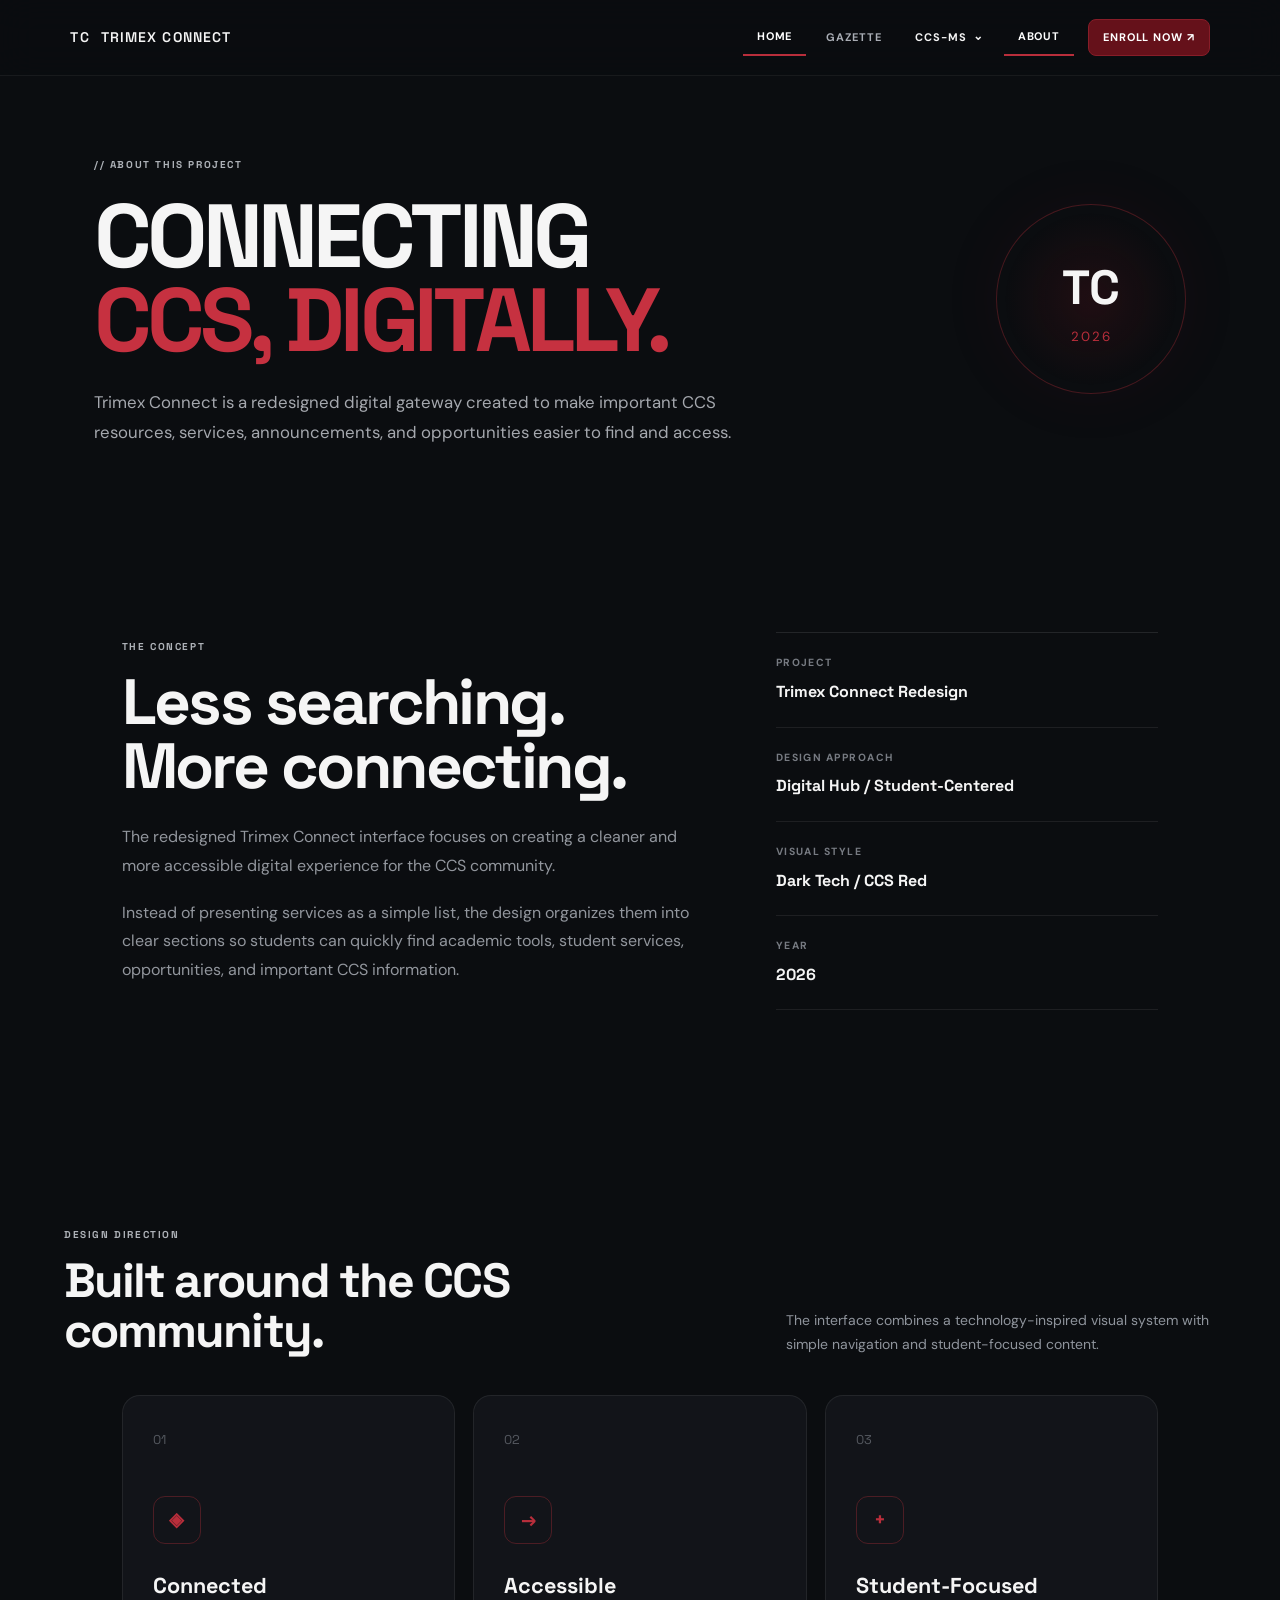
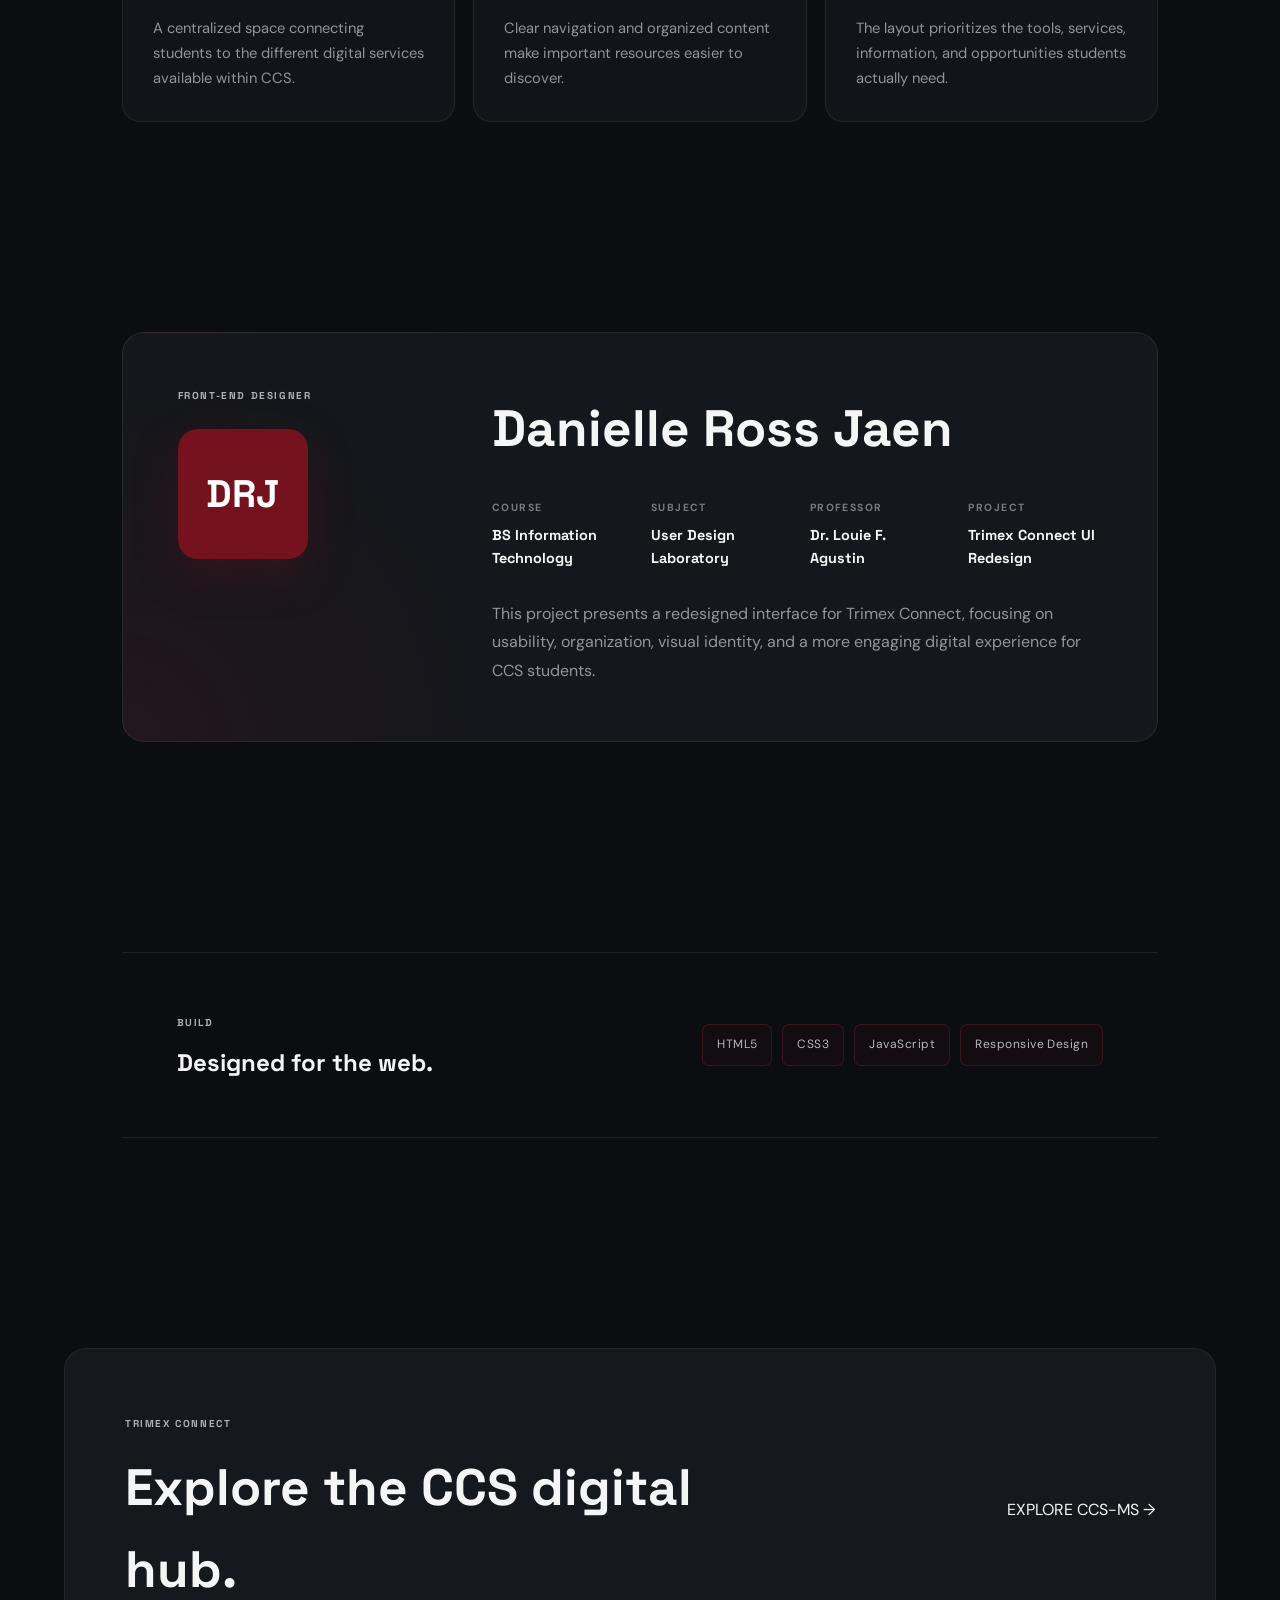
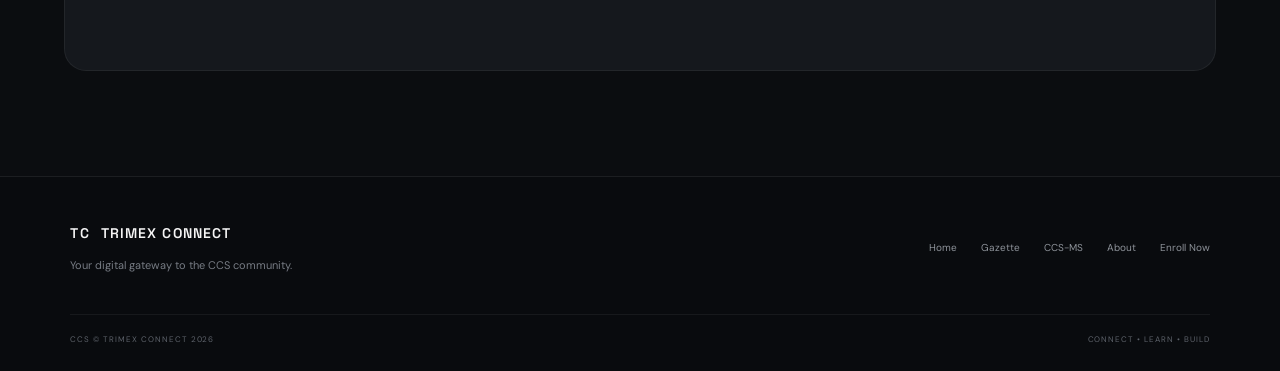
==== about.html @ 9cf64a43 "Add files via upload" ====
<!DOCTYPE html>
<html lang="en">
<head>
    <meta charset="UTF-8">
    <meta name="viewport" content="width=device-width, initial-scale=1.0">

    <title>About | Trimex Connect</title>

    <link rel="preconnect" href="https://fonts.googleapis.com">
    <link rel="preconnect" href="https://fonts.gstatic.com" crossorigin>

    <link href="https://fonts.googleapis.com/css2?family=DM+Sans:wght@400;500;600;700&family=Space+Grotesk:wght@500;600;700&display=swap" rel="stylesheet">

    <link rel="stylesheet" href="style.css">
</head>

<body>

    <div class="tech-background"></div>

    <!-- NAVBAR -->
    <header class="navbar">

        <a href="index.html" class="logo">
            <span class="logo-mark">TC</span>
            <span>TRIMEX CONNECT</span>
        </a>

         <nav class="navigation" id="navigation">

            <a href="index.html" class="active">
                HOME
            </a>

            <a href="gazette.html">
                GAZETTE
            </a>

            <div class="nav-dropdown">
    <button class="nav-dropdown-toggle" type="button">
        CCS-MS
        <span class="dropdown-arrow">⌄</span>
    </button>

    <div class="nav-dropdown-menu">
        <a href="ccs-ms.html#research-management">
            Research Management System
        </a>

        <a href="ccs-ms.html#research-manual">
            Research Manual
        </a>

        <a href="ccs-ms.html#data-science">
            Data Science Platform
        </a>

        <a href="ccs-ms.html#online-compiler">
            CCS Online Compiler
        </a>

        <a href="ccs-ms.html#lms-management">
            CCS LMS Management
        </a>

        <a href="ccs-ms.html#ccs-voting">
            CCS ACTS Voting System
        </a>

        <a href="ccs-ms.html#acse-voting">
            CCS ACSE Voting System
        </a>

        <a href="ccs-ms.html#pageant-management">
            CCS Pageant Management System
        </a>

        <a href="ccs-ms.html#cybersecurity-arena">
            Cybersecurity Arena
        </a>

        <a href="ccs-ms.html#cyber-range">
            Educational Cyber Range
        </a>

        <a href="ccs-ms.html#network-training">
            Network Cybersecurity Training Lab
        </a>
    </div>
</div>

            <a href="about.html">
                ABOUT
            </a>

            <a href="enroll.html" class="enroll-button">
                ENROLL NOW <span>↗</span>
            </a>

        </nav>
        <button class="menu-button" id="menuButton">
            ☰
        </button>

    </header>


    <main>

        <!-- ABOUT HERO -->
        <section class="about-hero">

            <div class="about-hero-content">

                <span class="eyebrow">
                    // ABOUT THIS PROJECT
                </span>

                <h1>
                    CONNECTING<br>
                    <span>CCS, DIGITALLY.</span>
                </h1>

                <p>
                    Trimex Connect is a redesigned digital gateway
                    created to make important CCS resources,
                    services, announcements, and opportunities
                    easier to find and access.
                </p>

            </div>

            <div class="about-mark">
                <span>TC</span>
                <small>2026</small>
            </div>

        </section>


        <!-- PROJECT INFO -->
        <section class="section">

            <div class="about-grid">

                <div class="about-intro">

                    <span class="eyebrow">
                        THE CONCEPT
                    </span>

                    <h2>
                        Less searching.<br>
                        More connecting.
                    </h2>

                    <p>
                        The redesigned Trimex Connect interface focuses
                        on creating a cleaner and more accessible digital
                        experience for the CCS community.
                    </p>

                    <p>
                        Instead of presenting services as a simple list,
                        the design organizes them into clear sections
                        so students can quickly find academic tools,
                        student services, opportunities, and important
                        CCS information.
                    </p>

                </div>


                <div class="about-details">

                    <div class="detail-row">
                        <span>PROJECT</span>
                        <strong>Trimex Connect Redesign</strong>
                    </div>

                    <div class="detail-row">
                        <span>DESIGN APPROACH</span>
                        <strong>Digital Hub / Student-Centered</strong>
                    </div>

                    <div class="detail-row">
                        <span>VISUAL STYLE</span>
                        <strong>Dark Tech / CCS Red</strong>
                    </div>

                    <div class="detail-row">
                        <span>YEAR</span>
                        <strong>2026</strong>
                    </div>

                </div>

            </div>

        </section>


        <!-- DESIGN DIRECTION -->
        <section class="section">

            <div class="section-heading">

                <div>
                    <span class="eyebrow">
                        DESIGN DIRECTION
                    </span>

                    <h2>
                        Built around the CCS community.
                    </h2>
                </div>

                <p>
                    The interface combines a technology-inspired
                    visual system with simple navigation and
                    student-focused content.
                </p>

            </div>


            <div class="design-grid">

                <article class="design-card">

                    <span class="design-number">01</span>

                    <div class="design-icon">
                        ◈
                    </div>

                    <h3>
                        Connected
                    </h3>

                    <p>
                        A centralized space connecting students
                        to the different digital services available
                        within CCS.
                    </p>

                </article>


                <article class="design-card">

                    <span class="design-number">02</span>

                    <div class="design-icon">
                        →
                    </div>

                    <h3>
                        Accessible
                    </h3>

                    <p>
                        Clear navigation and organized content make
                        important resources easier to discover.
                    </p>

                </article>


                <article class="design-card">

                    <span class="design-number">03</span>

                    <div class="design-icon">
                        +
                    </div>

                    <h3>
                        Student-Focused
                    </h3>

                    <p>
                        The layout prioritizes the tools, services,
                        information, and opportunities students
                        actually need.
                    </p>

                </article>

            </div>

        </section>


        <!-- DESIGNER INFORMATION -->
        <section class="section designer-section">

            <div class="designer-panel">

                <div class="designer-label">

                    <span class="eyebrow">
                        FRONT-END DESIGNER
                    </span>

                    <div class="designer-initial">
                        DRJ
                    </div>

                </div>


                <div class="designer-info">

                    <h2>
                        Danielle Ross Jaen
                    </h2>

                    <div class="designer-meta">

                        <div>
                            <span>COURSE</span>
                            <strong>BS Information Technology</strong>
                        </div>

                        <div>
                            <span>SUBJECT</span>
                            <strong>User Design Laboratory</strong>
                        </div>
                        <div>
                            <span>PROFESSOR</span>
                            <strong>Dr. Louie F. Agustin</strong>
                        </div>

                        <div>
                            <span>PROJECT</span>
                            <strong>Trimex Connect UI Redesign</strong>
                        </div>

                    </div>

                    <p>
                        This project presents a redesigned interface
                        for Trimex Connect, focusing on usability,
                        organization, visual identity, and a more
                        engaging digital experience for CCS students.
                    </p>

                </div>

            </div>

        </section>


        <!-- TECH STACK -->
        <section class="section">

            <div class="tech-stack">

                <div>
                    <span class="eyebrow">
                        BUILD
                    </span>

                    <h2>
                        Designed for the web.
                    </h2>
                </div>

                <div class="tech-list">

                    <span>HTML5</span>
                    <span>CSS3</span>
                    <span>JavaScript</span>
                    <span>Responsive Design</span>

                </div>

            </div>

        </section>


        <!-- CTA -->
        <section class="section">

            <div class="bottom-cta">

                <div>

                    <span class="eyebrow">
                        TRIMEX CONNECT
                    </span>

                    <h2>
                        Explore the CCS digital hub.
                    </h2>

                </div>

                <a href="ccs-ms.html" class="btn btn-primary">
                    EXPLORE CCS-MS →
                </a>

            </div>

        </section>

    </main>


    <!-- FOOTER -->
    <footer class="footer">

        <div class="footer-main">

            <div>

                <a href="index.html" class="logo">
                    <span class="logo-mark">TC</span>
                    <span>TRIMEX CONNECT</span>
                </a>

                <p>
                    Your digital gateway to the
                    CCS community.
                </p>

            </div>

            <div class="footer-links">

                <a href="index.html">Home</a>
                <a href="gazette.html">Gazette</a>
                <a href="ccs-ms.html">CCS-MS</a>
                <a href="about.html">About</a>
                <a href="enroll.html">Enroll Now</a>

            </div>

        </div>

        <div class="footer-bottom">

            <span>
                CCS © TRIMEX CONNECT 2026
            </span>

            <span>
                CONNECT • LEARN • BUILD
            </span>

        </div>

    </footer>


    <script src="johnson.js"></script>

</body>
</html>
---- style.css ----
/* =========================================================
   TRIMEX CONNECT — CLEAN MASTER STYLESHEET
   Replaces the previous appended/duplicate CSS.
   ========================================================= */

/* -------------------------
   RESET + VARIABLES
------------------------- */
:root {
    --bg: #0b0d10;
    --surface: #14171c;
    --surface-2: #111419;
    --surface-3: #17191f;
    --red-dark: #65111a;
    --red: #74131d;
    --red-bright: #b82e3b;
    --red-light: #c63140;
    --text: #f5f5f5;
    --muted: #a5a8ae;
    --muted-2: #90949b;
    --line: rgba(255,255,255,.08);
    --line-soft: rgba(255,255,255,.06);
    --radius: 18px;
}

* {
    margin: 0;
    padding: 0;
    box-sizing: border-box;
}

html {
    scroll-behavior: smooth;
}

body {
    min-height: 100vh;
    overflow-x: hidden;
    background: var(--bg);
    color: var(--text);
    font-family: "DM Sans", sans-serif;
    line-height: 1.6;
}

a {
    color: inherit;
    text-decoration: none;
}

button,
input,
textarea,
select {
    font: inherit;
}

button {
    cursor: pointer;
}

img,
video {
    max-width: 100%;
}

::selection {
    color: #fff;
    background: var(--red-bright);
}

/* -------------------------
   GLOBAL TECH BACKGROUND
------------------------- */
.tech-background {
    position: fixed;
    inset: 0;
    z-index: -1;
    overflow: hidden;
    pointer-events: none;
    background: var(--bg);
}

.grid {
    position: absolute;
    inset: 0;
    background-image:
        linear-gradient(rgba(255,255,255,.025) 1px, transparent 1px),
        linear-gradient(90deg, rgba(255,255,255,.025) 1px, transparent 1px);
    background-size: 65px 65px;
}

.glow {
    position: absolute;
    border-radius: 50%;
    filter: blur(100px);
    opacity: .14;
}

.glow-one {
    top: -150px;
    right: -150px;
    width: 450px;
    height: 450px;
    background: #9b1d2b;
}

.glow-two {
    bottom: -180px;
    left: -180px;
    width: 400px;
    height: 400px;
    background: #65101a;
}

/* -------------------------
   NAVBAR
------------------------- */
.navbar {
    position: fixed;
    top: 0;
    left: 0;
    right: 0;
    z-index: 100;
    height: 76px;
    display: flex;
    align-items: center;
    justify-content: space-between;
    padding: 0 5.5%;
    background: rgba(11,13,16,.72);
    border-bottom: 1px solid rgba(255,255,255,.06);
    backdrop-filter: blur(18px);
    transition: .3s ease;
}

.navbar.scrolled {
    background: rgba(11,13,16,.96);
    box-shadow: 0 15px 40px rgba(0,0,0,.25);
}

.logo {
    display: flex;
    align-items: center;
    gap: 11px;
    font-family: "Space Grotesk", sans-serif;
    font-size: 14px;
    font-weight: 600;
    letter-spacing: .08em;
}

.logo strong {
    color: #d43a48;
}

.logo-box {
    width: 35px;
    height: 35px;
    display: grid;
    place-items: center;
    border: 1px solid rgba(255,255,255,.2);
    border-radius: 9px;
    background: #70131d;
    font-size: 11px;
}

.navigation {
    display: flex;
    align-items: center;
    gap: 6px;
}

.navigation > a,
.nav-dropdown-toggle {
    padding: 9px 14px;
    color: #a9adb4;
    font-size: 11px;
    font-weight: 700;
    letter-spacing: .08em;
    transition: .2s ease;
}

.navigation > a:hover,
.nav-dropdown-toggle:hover {
    color: #fff;
}

.navigation > a.active,
.nav-dropdown-toggle.active {
    color: #fff;
    border-bottom: 2px solid var(--red-bright);
}

.navigation .enroll-button {
    margin-left: 8px;
    color: #fff;
    background: var(--red-dark);
    border: 1px solid #871d28;
    border-radius: 8px;
}

.navigation .enroll-button:hover {
    background: #861c27;
}

.menu-button {
    display: none;
    padding: 5px;
    border: 0;
    background: transparent;
}

.menu-button span {
    display: block;
    width: 23px;
    height: 2px;
    margin: 5px;
    border-radius: 4px;
    background: #fff;
}

/* -------------------------
   CCS-MS DROPDOWN
------------------------- */
.nav-dropdown {
    position: relative;
}

.nav-dropdown-toggle {
    display: flex;
    align-items: center;
    gap: 6px;
    border: 0;
    background: transparent;
    color: inherit;
}

.dropdown-arrow {
    display: inline-block;
    font-size: .72rem;
    transition: transform .25s ease;
}

.nav-dropdown:hover .dropdown-arrow,
.nav-dropdown.open .dropdown-arrow {
    transform: rotate(180deg);
}

.nav-dropdown-menu {
    position: absolute;
    top: calc(100% + 18px);
    left: 50%;
    z-index: 1000;
    width: 330px;
    max-height: 520px;
    overflow-y: auto;
    display: flex;
    flex-direction: column;
    gap: 2px;
    padding: 10px;
    border: 1px solid var(--line);
    border-radius: 14px;
    background: rgba(20,23,28,.98);
    box-shadow: 0 20px 50px rgba(0,0,0,.45);
    opacity: 0;
    visibility: hidden;
    pointer-events: none;
    transform: translateX(-50%) translateY(-8px);
    transition: opacity .2s ease, transform .2s ease, visibility .2s ease;
}

.nav-dropdown-menu::before {
    content: "";
    position: absolute;
    top: -6px;
    left: 50%;
    width: 12px;
    height: 12px;
    border-top: 1px solid var(--line);
    border-left: 1px solid var(--line);
    background: var(--surface);
    transform: translateX(-50%) rotate(45deg);
}

.nav-dropdown:hover .nav-dropdown-menu,
.nav-dropdown.open .nav-dropdown-menu {
    opacity: 1;
    visibility: visible;
    pointer-events: auto;
    transform: translateX(-50%) translateY(0);
}

.nav-dropdown-menu a {
    display: block;
    padding: 12px 14px;
    border-radius: 8px;
    color: #d7d9dd;
    font-size: .82rem;
    line-height: 1.35;
    transition: background .2s ease, color .2s ease, padding-left .2s ease;
}

.nav-dropdown-menu a:hover,
.nav-dropdown-menu a:focus {
    padding-left: 18px;
    color: #fff;
    background: rgba(184,46,59,.14);
    outline: none;
}

.nav-dropdown-menu::-webkit-scrollbar {
    width: 5px;
}

.nav-dropdown-menu::-webkit-scrollbar-thumb {
    border-radius: 10px;
    background: rgba(184,46,59,.5);
}

/* -------------------------
   SHARED TEXT + BUTTONS
------------------------- */
.eyebrow,
.section-label {
    color: #aeb2b8;
    font-family: "Space Grotesk", sans-serif;
    font-size: 10px;
    font-weight: 700;
    letter-spacing: .16em;
}

.live-dot,
.status-dot {
    display: inline-block;
    width: 7px;
    height: 7px;
    border-radius: 50%;
    background: var(--red-bright);
    box-shadow: 0 0 12px rgba(184,46,59,.8);
}

.live-dot {
    margin-right: 7px;
}

.button {
    display: inline-flex;
    align-items: center;
    justify-content: center;
    gap: 12px;
    padding: 13px 18px;
    border-radius: 8px;
    font-size: 11px;
    font-weight: 800;
    letter-spacing: .08em;
    transition: .25s ease;
}

.primary-button {
    color: #fff;
    background: #76151f;
    border: 1px solid #90212d;
    box-shadow: 0 8px 30px rgba(112,18,29,.2);
}

.primary-button:hover {
    background: #96212e;
    transform: translateY(-2px);
}

.secondary-button {
    color: #e6e7e9;
    background: rgba(255,255,255,.025);
    border: 1px solid rgba(255,255,255,.15);
}

.secondary-button:hover {
    background: rgba(255,255,255,.06);
    transform: translateY(-2px);
}

.section {
    width: min(1180px, 90%);
    margin: auto;
    padding: 105px 0;
}

.section-heading {
    display: flex;
    align-items: flex-end;
    justify-content: space-between;
    gap: 30px;
    margin-bottom: 38px;
}

.section-heading h2 {
    margin-top: 10px;
    font-family: "Space Grotesk", sans-serif;
    font-size: clamp(30px,4vw,48px);
    line-height: 1.05;
    letter-spacing: -.04em;
}

.section-heading > p,
.section-heading p {
    max-width: 430px;
    color: #8f949c;
    font-size: 14px;
    line-height: 1.7;
}

/* -------------------------
   HOME HERO
------------------------- */
.hero {
    width: min(1180px, 90%);
    min-height: 720px;
    margin: auto;
    padding-top: 140px;
    display: grid;
    grid-template-columns: 1.1fr .9fr;
    align-items: center;
    gap: 50px;
}

.hero h1 {
    margin: 20px 0 25px;
    font-family: "Space Grotesk", sans-serif;
    font-size: clamp(50px,7vw,90px);
    line-height: .98;
    letter-spacing: -.055em;
}

.hero h1 span,
.page-hero h1 span,
.about-hero h1 span,
.gazette-hero h1 span,
.enroll-hero h1 span {
    color: var(--red-light);
}

.hero-description {
    max-width: 570px;
    color: #a6aab1;
    font-size: 17px;
}

.hero-buttons {
    display: flex;
    gap: 12px;
    margin-top: 32px;
}

.hero-tags {
    display: flex;
    align-items: center;
    gap: 13px;
    margin-top: 55px;
    color: #737881;
    font-size: 9px;
    font-weight: 700;
    letter-spacing: .18em;
}

.hero-tags i {
    width: 22px;
    height: 1px;
    background: #5e6269;
}

/* Home tech visual */
.hero-visual {
    position: relative;
    min-height: 450px;
    display: grid;
    place-items: center;
}

.tech-card {
    position: relative;
    width: min(390px,80%);
    height: 330px;
    padding: 25px;
    overflow: hidden;
    border: 1px solid rgba(255,255,255,.13);
    border-radius: 18px;
    background: linear-gradient(145deg,rgba(25,28,34,.94),rgba(12,14,18,.95));
    box-shadow: 0 30px 80px rgba(0,0,0,.35);
}

.tech-card::before {
    content: "";
    position: absolute;
    top: 60px;
    right: -50px;
    width: 220px;
    height: 220px;
    border-radius: 50%;
    background: #8c1724;
    filter: blur(75px);
    opacity: .3;
}

.tech-card-top,
.tech-card-bottom {
    position: relative;
    z-index: 3;
    display: flex;
    justify-content: space-between;
    color: #777c85;
    font-size: 8px;
    font-weight: 700;
    letter-spacing: .14em;
}

.tech-card-bottom {
    position: absolute;
    right: 25px;
    bottom: 22px;
    left: 25px;
}

.network-lines {
    position: absolute;
    inset: 0;
    opacity: .5;
    background-image:
        linear-gradient(30deg,transparent 48%,rgba(184,46,59,.25) 49%,transparent 50%),
        linear-gradient(-30deg,transparent 48%,rgba(184,46,59,.2) 49%,transparent 50%);
    background-size: 55px 55px;
}

.center-node {
    position: absolute;
    top: 50%;
    left: 50%;
    width: 105px;
    height: 105px;
    display: grid;
    place-items: center;
    border: 1px solid #a32936;
    border-radius: 50%;
    background: rgba(111,17,27,.22);
    font-family: "Space Grotesk", sans-serif;
    font-size: 24px;
    letter-spacing: .08em;
    transform: translate(-50%,-50%);
    box-shadow: 0 0 50px rgba(143,28,42,.3);
}

.hero-visual .orbit {
    position: absolute;
    border: 1px solid rgba(184,46,59,.18);
    border-radius: 50%;
}

.hero-visual .orbit-one {
    width: 460px;
    height: 300px;
    transform: rotate(-24deg);
}

.hero-visual .orbit-two {
    width: 370px;
    height: 250px;
    transform: rotate(35deg);
}

.floating-card {
    position: absolute;
    padding: 10px 13px;
    border: 1px solid rgba(255,255,255,.12);
    border-radius: 8px;
    background: rgba(17,19,24,.92);
    color: #b8bbc0;
    font-size: 9px;
    font-weight: 800;
    letter-spacing: .12em;
    box-shadow: 0 12px 30px rgba(0,0,0,.25);
}

.floating-card strong {
    margin-left: 9px;
    color: #c53240;
}

.floating-one {
    top: 65px;
    right: 4%;
}

.floating-two {
    bottom: 60px;
    left: 1%;
}

/* -------------------------
   HOME QUICK ACCESS
------------------------- */
.quick-grid {
    display: grid;
    grid-template-columns: repeat(3,1fr);
    border-top: 1px solid var(--line);
    border-left: 1px solid var(--line);
}

.quick-card {
    position: relative;
    min-height: 155px;
    padding: 22px;
    border-right: 1px solid var(--line);
    border-bottom: 1px solid var(--line);
    background: rgba(255,255,255,.012);
    transition: .25s ease;
}

.quick-card:hover {
    background: rgba(121,20,31,.08);
    transform: translateY(-3px);
}

.number {
    display: block;
    margin-bottom: 30px;
    color: #666b73;
    font-size: 9px;
    letter-spacing: .12em;
}

.quick-card h3 {
    font-family: "Space Grotesk", sans-serif;
    font-size: 21px;
}

.quick-card p {
    margin-top: 4px;
    color: #81868e;
    font-size: 11px;
}

/* Corner arrows intentionally removed. */

/* -------------------------
   HOME DIGITAL HUB
------------------------- */
.service-grid {
    display: grid;
    grid-template-columns: repeat(3,1fr);
    gap: 10px;
}

.service-card {
    position: relative;
    min-height: 185px;
    padding: 24px;
    display: flex;
    flex-direction: column;
    justify-content: space-between;
    border: 1px solid rgba(255,255,255,.075);
    border-radius: 11px;
    background: #13161b;
    transition: .25s ease;
}

.service-card:hover {
    border-color: rgba(184,46,59,.55);
    background: #17191f;
    transform: translateY(-4px);
}

.service-number {
    color: #a82b38;
    font-size: 9px;
    letter-spacing: .12em;
}

.service-card h3 {
    margin-top: 18px;
    font-family: "Space Grotesk", sans-serif;
    font-size: 18px;
}

.service-card p {
    margin-top: 5px;
    color: #81868f;
    font-size: 11px;
}

.service-arrow,
.card-arrow {
    display: none !important;
}

.center-link {
    margin-top: 35px;
    text-align: center;
}

.center-link a,
.heading-link {
    color: #c5c7cb;
    font-size: 10px;
    font-weight: 800;
    letter-spacing: .13em;
}

.center-link a span {
    margin-left: 8px;
    color: #c12e3d;
}

/* -------------------------
   TECH DIVIDER
------------------------- */
.tech-divider {
    border-top: 1px solid var(--line-soft);
    border-bottom: 1px solid var(--line-soft);
    background: linear-gradient(90deg,transparent,rgba(100,16,26,.13),transparent);
}

.tech-divider-inner {
    width: min(1180px,90%);
    height: 85px;
    margin: auto;
    display: flex;
    align-items: center;
    justify-content: space-between;
    color: #686d75;
    font-size: 9px;
    letter-spacing: .14em;
}

.tech-divider-inner strong {
    color: #a1a5ab;
    font-size: 10px;
}

/* -------------------------
   HOME GAZETTE PREVIEW
------------------------- */
.gazette-grid {
    display: grid;
    grid-template-columns: repeat(2,1fr);
    gap: 18px;
}

.gazette-card {
    display: grid;
    grid-template-columns: 150px 1fr;
    min-height: 240px;
    overflow: hidden;
    border: 1px solid var(--line);
    border-radius: 12px;
    background: #12151a;
    transition: .25s ease;
}

.gazette-card:hover {
    border-color: rgba(184,46,59,.45);
    transform: translateY(-4px);
}

.gazette-cover {
    position: relative;
    min-height: 245px;
    padding: 20px;
    display: flex;
    flex-direction: column;
    justify-content: center;
    align-items: center;
    overflow: hidden;
    border-radius: 10px;
    text-align: center;
    background: linear-gradient(145deg,#74131d,#17191e 65%);
    box-shadow: 0 15px 30px rgba(0,0,0,.25);
}

.gazette-cover::before {
    content: "";
    position: absolute;
    inset: 15px;
    border: 1px solid rgba(255,255,255,.17);
    background-image:
        linear-gradient(rgba(255,255,255,.08) 1px,transparent 1px),
        linear-gradient(90deg,rgba(255,255,255,.08) 1px,transparent 1px);
    background-size: 22px 22px;
}

.gazette-cover-one,
.cover-one {
    background: linear-gradient(145deg,#272a30,#74131d);
}

.cover-two {
    background: linear-gradient(145deg,#76151f,#260a0e);
}

.gazette-cover span,
.gazette-cover strong,
.gazette-cover small {
    position: relative;
    z-index: 2;
}

.gazette-cover span {
    font-size: 9px;
    letter-spacing: .3em;
}

.gazette-cover strong {
    font-family: "Space Grotesk", sans-serif;
    font-size: 25px;
    letter-spacing: .08em;
}

.gazette-cover small {
    margin-top: 7px;
    color: #ddd;
    font-size: 8px;
    letter-spacing: .2em;
}

.gazette-info {
    padding: 24px;
}

.issue-label {
    color: #737880;
    font-size: 8px;
    letter-spacing: .14em;
}

.gazette-info h3 {
    margin: 18px 0 7px;
    font-family: "Space Grotesk", sans-serif;
    font-size: 20px;
}

.gazette-info p {
    color: #858a92;
    font-size: 11px;
}

.read-link {
    display: block;
    margin-top: 25px;
    color: #c43140;
    font-size: 9px;
    letter-spacing: .13em;
}

/* -------------------------
   SHARED CTA + FOOTER
------------------------- */
.enrollment-panel {
    position: relative;
    display: flex;
    align-items: center;
    justify-content: space-between;
    gap: 30px;
    overflow: hidden;
    padding: 55px;
    border: 1px solid rgba(184,46,59,.3);
    border-radius: 15px;
    background: linear-gradient(110deg,#23090e,#15171c 70%);
}

.enrollment-panel::after {
    content: "";
    position: absolute;
    right: -170px;
    width: 350px;
    height: 350px;
    border-radius: 50%;
    background: #9b1c2b;
    filter: blur(90px);
    opacity: .17;
}

.enrollment-panel h2 {
    margin-top: 12px;
    font-family: "Space Grotesk", sans-serif;
    font-size: clamp(32px,4vw,52px);
    line-height: 1.05;
    letter-spacing: -.04em;
}

.footer {
    padding: 45px 5.5% 25px;
    border-top: 1px solid var(--line);
    background: #090b0e;
}

.footer-main {
    display: flex;
    justify-content: space-between;
    gap: 40px;
}

.footer p {
    margin-top: 12px;
    color: #777c84;
    font-size: 11px;
}

.footer-links {
    display: flex;
    align-items: center;
    gap: 24px;
}

.footer-links a {
    color: #8e939a;
    font-size: 10px;
    transition: .2s;
}

.footer-links a:hover {
    color: #fff;
}

.footer-bottom {
    display: flex;
    justify-content: space-between;
    margin-top: 40px;
    padding-top: 18px;
    border-top: 1px solid var(--line-soft);
    color: #5e636b;
    font-size: 8px;
    letter-spacing: .12em;
}

/* -------------------------
   CCS-MS PAGE
------------------------- */
.page-hero {
    position: relative;
    width: min(1200px,90%);
    min-height: 58vh;
    margin: auto;
    padding: 150px 30px 90px;
    display: grid;
    grid-template-columns: 1.5fr .7fr;
    align-items: center;
    gap: 50px;
}

.page-hero-content {
    max-width: 760px;
}

.page-hero h1 {
    margin: 18px 0 25px;
    font-family: "Space Grotesk", sans-serif;
    font-size: clamp(3rem,7vw,6.5rem);
    line-height: .95;
    letter-spacing: -.055em;
}

.page-hero p {
    max-width: 620px;
    color: var(--muted);
    font-size: 1.05rem;
    line-height: 1.8;
}

.page-hero-code {
    min-height: 250px;
    padding: 35px;
    display: flex;
    flex-direction: column;
    justify-content: center;
    border: 1px solid rgba(184,46,59,.25);
    border-radius: 22px;
    background: rgba(20,23,28,.75);
    box-shadow: 0 0 60px rgba(132,27,38,.08);
}

.page-hero-code span {
    color: #f5f5f5;
    font-family: "Space Grotesk", sans-serif;
    font-size: 2.4rem;
    font-weight: 700;
}

.page-hero-code small {
    margin-top: 6px;
    color: var(--red-bright);
    letter-spacing: .15em;
}

.code-line {
    width: 85%;
    height: 3px;
    margin-top: 30px;
    background: var(--red);
    opacity: .7;
}

.code-line.short {
    width: 55%;
    margin-top: 12px;
    opacity: .35;
}

.code-line + .code-line {
    margin-top: 12px;
}

.services-page,
.service-directory,
.bottom-cta,
.service-strip {
    max-width: 1200px;
    margin-right: auto;
    margin-left: auto;
}

.service-directory {
    display: grid;
    grid-template-columns: repeat(3,1fr);
    gap: 18px;
}

.directory-card {
    position: relative;
    min-height: 350px;
    padding: 28px;
    overflow: hidden;
    border: 1px solid rgba(255,255,255,.07);
    border-radius: 18px;
    background: rgba(20,23,28,.85);
    transition: transform .3s ease,border-color .3s ease,background .3s ease;
}

.directory-card::after {
    content: "";
    position: absolute;
    right: -50px;
    bottom: -50px;
    width: 120px;
    height: 120px;
    border-radius: 50%;
    background: #841b26;
    filter: blur(45px);
    opacity: 0;
    transition: opacity .3s ease;
}

.directory-card:hover {
    border-color: rgba(184,46,59,.45);
    background: rgba(25,28,34,.95);
    transform: translateY(-7px);
}

.directory-card:hover::after {
    opacity: .25;
}

.directory-number {
    color: #555960;
    font-family: "Space Grotesk", sans-serif;
    font-size: .85rem;
    letter-spacing: .1em;
}

.directory-icon {
    width: 48px;
    height: 48px;
    margin: 40px 0 25px;
    display: flex;
    align-items: center;
    justify-content: center;
    border: 1px solid rgba(184,46,59,.4);
    border-radius: 12px;
    color: var(--red-bright);
    font-family: "Space Grotesk", sans-serif;
    font-weight: 700;
}

.directory-tag {
    color: var(--red-bright);
    font-size: .68rem;
    font-weight: 700;
    letter-spacing: .15em;
}

.directory-content h3 {
    margin: 8px 0 12px;
    font-family: "Space Grotesk", sans-serif;
    font-size: 1.35rem;
}

.directory-content p {
    color: var(--muted-2);
    font-size: .92rem;
    line-height: 1.65;
}

.service-link {
    display: inline-block;
    margin-top: 25px;
    color: var(--text);
    font-size: .78rem;
    font-weight: 700;
    letter-spacing: .08em;
    transition: color .2s ease;
}

.service-link:hover {
    color: var(--red-bright);
}

.service-strip {
    position: relative;
    min-height: 350px;
    margin-top: 100px;
    margin-bottom: 100px;
    padding: 70px;
    overflow: hidden;
    border: 1px solid rgba(184,46,59,.2);
    border-radius: 25px;
    background:
        radial-gradient(circle at 85% 50%,rgba(132,27,38,.25),transparent 35%),
        #111419;
}

.strip-content {
    position: relative;
    z-index: 2;
    max-width: 600px;
}

.strip-label {
    color: var(--red-bright);
    font-size: .72rem;
    font-weight: 700;
    letter-spacing: .15em;
}

.service-strip h2 {
    margin: 18px 0;
    font-family: "Space Grotesk", sans-serif;
    font-size: clamp(2.4rem,5vw,4.5rem);
    line-height: 1;
    letter-spacing: -.04em;
}

.service-strip h2 span {
    color: var(--red-bright);
}

.service-strip p {
    max-width: 520px;
    color: #999da4;
    line-height: 1.7;
}

.strip-decoration {
    position: absolute;
    top: 50%;
    right: 8%;
    width: 260px;
    height: 180px;
    transform: translateY(-50%);
}

.network-node {
    position: absolute;
    top: 20px;
    right: 30px;
    width: 16px;
    height: 16px;
    border-radius: 50%;
    background: var(--red-bright);
    box-shadow: 0 0 25px rgba(184,46,59,.7);
}

.network-node.second {
    top: 135px;
    right: 180px;
}

.network-line {
    position: absolute;
    top: 80px;
    right: 55px;
    width: 190px;
    height: 1px;
    background: rgba(184,46,59,.45);
    transform: rotate(145deg);
}

.bottom-cta {
    padding: 60px;
    display: flex;
    align-items: center;
    justify-content: space-between;
    gap: 40px;
    border: 1px solid var(--line-soft);
    border-radius: 22px;
    background: #15181d;
}

.bottom-cta h2 {
    max-width: 600px;
    margin-top: 12px;
    font-family: "Space Grotesk", sans-serif;
    font-size: clamp(2rem,4vw,3.5rem);
}

/* -------------------------
   ENROLLMENT PAGE
------------------------- */
.enroll-hero {
    position: relative;
    width: min(1200px,90%);
    min-height: 55vh;
    margin: auto;
    padding: 150px 30px 80px;
    display: flex;
    align-items: flex-end;
    justify-content: space-between;
    gap: 50px;
}

.enroll-hero-content {
    max-width: 800px;
}

.enroll-hero h1 {
    margin: 18px 0 25px;
    font-family: "Space Grotesk", sans-serif;
    font-size: clamp(3.2rem,7vw,6.5rem);
    line-height: .94;
    letter-spacing: -.055em;
}

.enroll-hero p {
    max-width: 600px;
    color: var(--muted);
    font-size: 1.05rem;
    line-height: 1.8;
}

.enroll-status {
    padding: 12px 17px;
    border: 1px solid rgba(184,46,59,.35);
    border-radius: 100px;
    color: var(--muted);
    background: rgba(20,23,28,.7);
    font-size: .7rem;
    letter-spacing: .12em;
    white-space: nowrap;
}

.enroll-status .status-dot {
    margin-right: 8px;
}

.enrollment-grid {
    display: grid;
    grid-template-columns: repeat(3,1fr);
    gap: 18px;
}

.enrollment-card {
    position: relative;
    min-height: 470px;
    padding: 30px;
    overflow: hidden;
    display: flex;
    flex-direction: column;
    border: 1px solid rgba(255,255,255,.07);
    border-radius: 20px;
    background: rgba(20,23,28,.88);
    transition: transform .3s ease,border-color .3s ease,background .3s ease;
}

.enrollment-card::before {
    content: "";
    position: absolute;
    right: -80px;
    bottom: -80px;
    width: 180px;
    height: 180px;
    border-radius: 50%;
    background: #841b26;
    filter: blur(60px);
    opacity: 0;
    transition: opacity .3s ease;
}

.enrollment-card:hover {
    border-color: rgba(184,46,59,.45);
    transform: translateY(-8px);
}

.enrollment-card:hover::before {
    opacity: .25;
}

.enrollment-card.featured {
    border-color: rgba(184,46,59,.4);
    background: linear-gradient(145deg,rgba(116,19,29,.18),rgba(20,23,28,.95));
}

.enrollment-card.selected {
    border-color: var(--red-bright);
    background: linear-gradient(145deg,rgba(116,19,29,.24),rgba(20,23,28,.96));
    box-shadow: 0 15px 45px rgba(116,19,29,.15);
}

.enrollment-card:focus-visible {
    outline: 2px solid var(--red-bright);
    outline-offset: 3px;
}

.enrollment-top {
    display: flex;
    align-items: center;
    justify-content: space-between;
}

.enrollment-number {
    color: #555960;
    font-family: "Space Grotesk", sans-serif;
    font-size: .8rem;
}

.enrollment-arrow {
    display: none;
}

.enrollment-icon {
    width: 55px;
    height: 55px;
    margin: 55px 0 25px;
    display: flex;
    align-items: center;
    justify-content: center;
    border: 1px solid rgba(184,46,59,.4);
    border-radius: 14px;
    color: var(--red-bright);
    font-family: "Space Grotesk", sans-serif;
    font-size: 1.4rem;
    font-weight: 700;
}

.enrollment-card h3 {
    margin: 9px 0 14px;
    font-family: "Space Grotesk", sans-serif;
    font-size: 1.5rem;
}

.enrollment-card p {
    max-width: 340px;
    color: #92969d;
    font-size: .92rem;
    line-height: 1.7;
}

.enrollment-btn {
    margin-top: auto;
    align-self: flex-start;
}

.enrollment-option.selected .enrollment-btn {
    border-color: var(--red-bright);
    background: var(--red);
    color: #fff;
}

.enrollment-next-step {
    max-width: 1200px;
    margin: 35px auto 0;
    padding: 28px;
    display: none;
    align-items: flex-start;
    gap: 20px;
    border: 1px solid rgba(184,46,59,.3);
    border-radius: 18px;
    background: linear-gradient(135deg,rgba(116,19,29,.14),rgba(20,23,28,.94));
}

.enrollment-next-step.active {
    display: flex;
}

.next-step-icon {
    flex: 0 0 42px;
    width: 42px;
    height: 42px;
    display: grid;
    place-items: center;
    border: 1px solid rgba(184,46,59,.45);
    border-radius: 50%;
    color: #fff;
    background: var(--red);
    font-weight: 800;
}

.next-step-content {
    min-width: 0;
}

.next-step-content h3 {
    margin: 6px 0 7px;
    font-family: "Space Grotesk", sans-serif;
}

.next-step-content p {
    color: var(--muted-2);
    line-height: 1.65;
}

.next-step-action {
    display: inline-block;
    margin-top: 15px;
    color: var(--red-bright);
    font-size: .68rem;
    font-weight: 800;
    letter-spacing: .1em;
}

.enrollment-process {
    max-width: 1200px;
    margin: auto;
}

.process-header {
    margin-bottom: 50px;
}

.process-header h2 {
    margin-top: 12px;
}

.process-line {
    display: grid;
    grid-template-columns: repeat(3,1fr);
    gap: 20px;
}

.process-step {
    display: flex;
    gap: 20px;
    padding: 30px 0;
    border-top: 1px solid rgba(255,255,255,.1);
}

.process-step > span {
    color: var(--red-bright);
    font-family: "Space Grotesk", sans-serif;
    font-weight: 700;
}

.process-step h3 {
    margin-bottom: 8px;
    font-family: "Space Grotesk", sans-serif;
}

.process-step p {
    color: #8f939a;
    font-size: .9rem;
    line-height: 1.6;
}

.enroll-info {
    max-width: 1200px;
    margin: auto;
    padding: 45px;
    display: flex;
    align-items: flex-start;
    gap: 25px;
    border: 1px solid var(--line-soft);
    border-radius: 20px;
    background: var(--surface);
}

.info-icon {
    flex-shrink: 0;
    width: 45px;
    height: 45px;
    display: flex;
    align-items: center;
    justify-content: center;
    border: 1px solid rgba(184,46,59,.4);
    border-radius: 50%;
    color: var(--red-bright);
    font-family: "Space Grotesk", sans-serif;
    font-weight: 700;
}

.enroll-info h2 {
    margin: 8px 0 12px;
    font-family: "Space Grotesk", sans-serif;
}

.enroll-info p {
    max-width: 750px;
    color: #90949b;
    line-height: 1.7;
}

/* -------------------------
   ABOUT PAGE
------------------------- */
.about-hero {
    width: min(1200px,90%);
    min-height: 58vh;
    margin: auto;
    padding: 150px 30px 80px;
    display: flex;
    align-items: center;
    justify-content: space-between;
    gap: 60px;
}

.about-hero-content {
    max-width: 820px;
}

.about-hero h1 {
    margin: 18px 0 25px;
    font-family: "Space Grotesk", sans-serif;
    font-size: clamp(3.2rem,7vw,6.5rem);
    line-height: .94;
    letter-spacing: -.055em;
}

.about-hero p {
    max-width: 650px;
    color: var(--muted);
    font-size: 1.05rem;
    line-height: 1.8;
}

.about-mark {
    flex-shrink: 0;
    width: 190px;
    height: 190px;
    display: flex;
    flex-direction: column;
    align-items: center;
    justify-content: center;
    border: 1px solid rgba(184,46,59,.35);
    border-radius: 50%;
    background: radial-gradient(circle,rgba(116,19,29,.2),transparent 65%);
    box-shadow: 0 0 60px rgba(132,27,38,.08);
}

.about-mark span {
    color: var(--text);
    font-family: "Space Grotesk", sans-serif;
    font-size: 3rem;
    font-weight: 700;
}

.about-mark small {
    color: var(--red-bright);
    letter-spacing: .15em;
}

.about-grid {
    width: min(1200px,90%);
    margin: auto;
    display: grid;
    grid-template-columns: 1.2fr .8fr;
    gap: 80px;
}

.about-intro h2 {
    margin: 12px 0 25px;
    font-family: "Space Grotesk", sans-serif;
    font-size: clamp(2.5rem,5vw,4rem);
    line-height: 1;
    letter-spacing: -.04em;
}

.about-intro p {
    max-width: 650px;
    margin-bottom: 18px;
    color: #92969d;
    line-height: 1.8;
}

.about-details {
    align-self: center;
    border-top: 1px solid rgba(255,255,255,.1);
}

.detail-row {
    padding: 22px 0;
    display: flex;
    flex-direction: column;
    gap: 7px;
    border-bottom: 1px solid var(--line);
}

.detail-row span,
.designer-meta span {
    color: #777b82;
    font-size: .65rem;
    font-weight: 700;
    letter-spacing: .14em;
}

.detail-row strong,
.designer-meta strong {
    font-family: "Space Grotesk", sans-serif;
    font-size: 1rem;
}

.design-grid {
    width: min(1200px,90%);
    margin: auto;
    display: grid;
    grid-template-columns: repeat(3,1fr);
    gap: 18px;
}

.design-card {
    position: relative;
    min-height: 300px;
    padding: 30px;
    overflow: hidden;
    border: 1px solid rgba(255,255,255,.07);
    border-radius: 18px;
    background: rgba(20,23,28,.85);
    transition: transform .3s ease,border-color .3s ease;
}

.design-card:hover {
    border-color: rgba(184,46,59,.4);
    transform: translateY(-7px);
}

.design-number {
    color: #555960;
    font-family: "Space Grotesk", sans-serif;
    font-size: .8rem;
}

.design-icon {
    width: 48px;
    height: 48px;
    margin: 45px 0 25px;
    display: flex;
    align-items: center;
    justify-content: center;
    border: 1px solid rgba(184,46,59,.35);
    border-radius: 12px;
    color: var(--red-bright);
    font-family: "Space Grotesk", sans-serif;
    font-size: 1.2rem;
    font-weight: 700;
}

.design-card h3 {
    margin-bottom: 12px;
    font-family: "Space Grotesk", sans-serif;
    font-size: 1.35rem;
}

.design-card p {
    color: #90949b;
    font-size: .92rem;
    line-height: 1.7;
}

.designer-panel {
    width: min(1200px,90%);
    margin: auto;
    padding: 55px;
    display: grid;
    grid-template-columns: .4fr 1fr;
    gap: 70px;
    border: 1px solid var(--line);
    border-radius: 22px;
    background:
        radial-gradient(circle at 0% 100%,rgba(116,19,29,.15),transparent 35%),
        #14171c;
}

.designer-label {
    display: flex;
    flex-direction: column;
    gap: 25px;
}

.designer-initial {
    width: 130px;
    height: 130px;
    display: flex;
    align-items: center;
    justify-content: center;
    border-radius: 20px;
    background: #74131d;
    color: #fff;
    font-family: "Space Grotesk", sans-serif;
    font-size: 2.4rem;
    font-weight: 700;
    box-shadow: 0 15px 45px rgba(116,19,29,.25);
}

.designer-info h2 {
    margin-bottom: 30px;
    font-family: "Space Grotesk", sans-serif;
    font-size: clamp(2rem,4vw,3.5rem);
}

.designer-meta {
    display: grid;
    grid-template-columns: repeat(4,1fr);
    gap: 25px;
    margin-bottom: 30px;
}

.designer-meta div {
    display: flex;
    flex-direction: column;
    gap: 7px;
}

.designer-meta strong {
    font-size: .9rem;
}

.designer-info > p {
    max-width: 700px;
    color: #92969d;
    line-height: 1.8;
}

.tech-stack {
    width: min(1200px,90%);
    margin: auto;
    padding: 55px;
    display: flex;
    align-items: center;
    justify-content: space-between;
    gap: 50px;
    border-top: 1px solid var(--line);
    border-bottom: 1px solid var(--line);
}

.tech-stack h2 {
    margin-top: 10px;
    font-family: "Space Grotesk", sans-serif;
}

.tech-list {
    display: flex;
    flex-wrap: wrap;
    justify-content: flex-end;
    gap: 10px;
}

.tech-list span {
    padding: 10px 14px;
    border: 1px solid rgba(184,46,59,.25);
    border-radius: 7px;
    color: #b5b8bd;
    background: rgba(116,19,29,.08);
    font-size: .75rem;
    letter-spacing: .04em;
}

/* -------------------------
   GAZETTE PAGE
------------------------- */
.gazette-hero {
    width: min(1200px,90%);
    min-height: 58vh;
    margin: auto;
    padding: 150px 30px 80px;
    display: flex;
    align-items: center;
    justify-content: space-between;
    gap: 60px;
}

.gazette-hero-content {
    max-width: 780px;
}

.gazette-hero h1 {
    margin: 18px 0 25px;
    font-family: "Space Grotesk", sans-serif;
    font-size: clamp(3.2rem,7vw,6.5rem);
    line-height: .94;
    letter-spacing: -.055em;
}

.gazette-hero p {
    max-width: 620px;
    color: var(--muted);
    font-size: 1.05rem;
    line-height: 1.8;
}

.gazette-hero-mark {
    position: relative;
    flex-shrink: 0;
    width: 250px;
    height: 250px;
    display: flex;
    align-items: center;
    justify-content: center;
}

.gazette-mark-inner {
    position: relative;
    z-index: 2;
    width: 145px;
    height: 145px;
    display: flex;
    flex-direction: column;
    align-items: center;
    justify-content: center;
    border: 1px solid rgba(184,46,59,.5);
    border-radius: 50%;
    background: var(--surface);
    box-shadow: 0 0 45px rgba(132,27,38,.18);
}

.gazette-mark-inner span {
    font-family: "Space Grotesk", sans-serif;
    font-size: 2.2rem;
    font-weight: 700;
}

.gazette-mark-inner small {
    margin-top: 5px;
    color: var(--red-bright);
    font-size: .65rem;
    letter-spacing: .18em;
}

.gazette-hero-mark .orbit {
    position: absolute;
    border: 1px solid rgba(184,46,59,.2);
    border-radius: 50%;
}

.gazette-hero-mark .orbit-one {
    width: 205px;
    height: 205px;
    transform: rotate(25deg);
}

.gazette-hero-mark .orbit-two {
    width: 250px;
    height: 130px;
    transform: rotate(-30deg);
}

.gazette-publications {
    width: min(1200px,90%);
    margin: auto;
    display: grid;
    grid-template-columns: repeat(2,1fr);
    gap: 20px;
}

.gazette-publication {
    display: grid;
    grid-template-columns: 180px 1fr;
    gap: 28px;
    padding: 25px;
    border: 1px solid rgba(255,255,255,.07);
    border-radius: 20px;
    background: rgba(20,23,28,.88);
    transition: transform .3s ease,border-color .3s ease;
}

.gazette-publication:hover {
    border-color: rgba(184,46,59,.4);
    transform: translateY(-6px);
}

.gazette-publication-info {
    display: flex;
    flex-direction: column;
    justify-content: center;
}

.gazette-publication-info h3 {
    margin: 10px 0 12px;
    font-family: "Space Grotesk", sans-serif;
    font-size: 1.35rem;
}

.gazette-publication-info p {
    color: #90949b;
    font-size: .9rem;
    line-height: 1.7;
}

.gazette-preview-btn {
    align-self: flex-start;
    margin-top: 22px;
    cursor: pointer;
}

.cover-small {
    color: rgba(255,255,255,.6);
    font-size: .48rem;
    letter-spacing: .15em;
}

.gazette-cover strong {
    margin-top: auto;
    font-family: "Space Grotesk", sans-serif;
    font-size: 2.5rem;
    line-height: .9;
}

.cover-title {
    font-family: "Space Grotesk", sans-serif;
    font-size: 1.25rem;
    font-weight: 700;
}

.cover-volume {
    margin-top: 8px;
    color: rgba(255,255,255,.65);
    font-size: .65rem;
    letter-spacing: .15em;
}

.cover-lines {
    position: absolute;
    top: 40px;
    right: -40px;
    width: 130px;
    height: 130px;
    border: 1px solid rgba(255,255,255,.15);
    border-radius: 50%;
}

.cover-lines::after {
    content: "";
    position: absolute;
    top: 20px;
    left: 20px;
    width: 90px;
    height: 90px;
    border: 1px solid rgba(255,255,255,.1);
    border-radius: 50%;
}

/* Old PDF reader intentionally disabled. */
.gazette-reader {
    display: none !important;
}

/* Gazette video feature */
.gazette-feature {
    position: relative;
    overflow: hidden;
    padding: 34px;
    border: 1px solid var(--line);
    border-radius: 24px;
    background: linear-gradient(135deg,rgba(132,27,38,.14),rgba(20,23,28,.96) 45%);
}

.gazette-feature::before {
    content: "";
    position: absolute;
    top: -120px;
    right: -100px;
    width: 280px;
    height: 280px;
    border-radius: 50%;
    background: rgba(184,46,59,.12);
    filter: blur(60px);
    pointer-events: none;
}

.gazette-feature-header {
    position: relative;
    z-index: 1;
    display: flex;
    align-items: flex-start;
    justify-content: space-between;
    gap: 30px;
    margin-bottom: 26px;
}

.gazette-feature-header h2 {
    margin: 7px 0 10px;
    font-family: "Space Grotesk", sans-serif;
    font-size: clamp(2rem,4vw,3.2rem);
    line-height: .95;
    letter-spacing: -.04em;
}

.gazette-feature-header p {
    max-width: 620px;
    margin: 0;
    color: var(--muted);
    line-height: 1.7;
}

.feature-status {
    display: inline-flex;
    align-items: center;
    gap: 9px;
    padding: 9px 13px;
    border: 1px solid rgba(184,46,59,.35);
    border-radius: 999px;
    color: #d9dade;
    background: rgba(184,46,59,.08);
    font-size: .7rem;
    font-weight: 700;
    letter-spacing: .1em;
    white-space: nowrap;
}

.gazette-video-wrap {
    position: relative;
    z-index: 1;
    overflow: hidden;
    border: 1px solid rgba(255,255,255,.09);
    border-radius: 18px;
    background: #090b0e;
}

.gazette-video-frame {
    position: relative;
    overflow: hidden;
    aspect-ratio: 16/9;
    background: linear-gradient(135deg,rgba(116,19,29,.3),rgba(11,13,16,.95));
}

.gazette-video {
    display: block;
    width: 100%;
    height: 100%;
    object-fit: cover;
    background: #090b0e;
}

.video-overlay {
    position: absolute;
    inset: 0;
    display: flex;
    align-items: center;
    justify-content: center;
    padding: 30px;
    background: linear-gradient(90deg,rgba(7,9,12,.82),rgba(7,9,12,.35),rgba(7,9,12,.72));
    transition: opacity .3s ease,visibility .3s ease;
}

.video-overlay.hidden {
    opacity: 0;
    visibility: hidden;
    pointer-events: none;
}

.video-overlay-text {
    position: absolute;
    left: 32px;
    bottom: 30px;
    max-width: 430px;
}

.video-overlay-text h3 {
    margin: 7px 0 8px;
    font-family: "Space Grotesk", sans-serif;
    font-size: clamp(1.8rem,4vw,3rem);
    letter-spacing: -.04em;
}

.video-overlay-text p {
    margin: 0;
    color: #d0d2d6;
    font-size: .9rem;
    line-height: 1.6;
}

.video-play {
    position: relative;
    z-index: 2;
    width: 76px;
    height: 76px;
    display: grid;
    place-items: center;
    border: 1px solid rgba(255,255,255,.25);
    border-radius: 50%;
    color: #fff;
    background: rgba(184,46,59,.9);
    box-shadow: 0 0 35px rgba(184,46,59,.35);
    transition: transform .25s ease,background .25s ease,box-shadow .25s ease;
}

.video-play:hover {
    background: var(--red-bright);
    transform: scale(1.08);
    box-shadow: 0 0 45px rgba(184,46,59,.55);
}

.video-play span {
    margin-left: 4px;
    font-size: 1.25rem;
}

.gazette-video-info {
    display: flex;
    justify-content: space-between;
    gap: 30px;
    padding: 24px 26px;
    border-top: 1px solid var(--line-soft);
}

.video-info-main h3 {
    margin: 6px 0 8px;
    font-family: "Space Grotesk", sans-serif;
    font-size: 1.35rem;
}

.video-info-main p {
    max-width: 700px;
    margin: 0;
    color: var(--muted);
    font-size: .9rem;
    line-height: 1.65;
}

.video-meta {
    display: flex;
    align-items: flex-start;
    justify-content: flex-end;
    flex-wrap: wrap;
    gap: 8px;
}

.video-meta span {
    padding: 7px 10px;
    border: 1px solid var(--line);
    border-radius: 7px;
    color: #bfc2c7;
    background: rgba(255,255,255,.025);
    font-size: .65rem;
    font-weight: 700;
    letter-spacing: .08em;
}

.gazette-video-note {
    position: relative;
    z-index: 1;
    display: flex;
    align-items: center;
    justify-content: space-between;
    gap: 15px;
    margin-top: 12px;
    padding: 0 5px;
    color: #777b82;
    font-size: .65rem;
    letter-spacing: .08em;
}

.gazette-video-note strong {
    color: #8f939a;
    font-weight: 500;
    letter-spacing: 0;
}

.announcement-grid {
    width: min(1200px,90%);
    margin: auto;
    display: grid;
    grid-template-columns: repeat(3,1fr);
    gap: 18px;
}

.announcement-card {
    min-height: 270px;
    padding: 30px;
    display: flex;
    flex-direction: column;
    border: 1px solid rgba(255,255,255,.07);
    border-radius: 18px;
    background: rgba(20,23,28,.85);
    transition: transform .3s ease,border-color .3s ease;
}

.announcement-card:hover {
    border-color: rgba(184,46,59,.35);
    transform: translateY(-6px);
}

.announcement-date {
    color: var(--red-bright);
    font-size: .65rem;
    font-weight: 700;
    letter-spacing: .15em;
}

.announcement-line {
    width: 35px;
    height: 2px;
    margin: 18px 0 22px;
    background: var(--red);
}

.announcement-card h3 {
    font-family: "Space Grotesk", sans-serif;
    font-size: 1.2rem;
    line-height: 1.3;
}

.announcement-card p {
    margin-top: 12px;
    color: #90949b;
    font-size: .9rem;
    line-height: 1.65;
}

.announcement-link {
    margin-top: auto;
    padding-top: 25px;
    color: #777b82;
    font-size: .65rem;
    font-weight: 700;
    letter-spacing: .1em;
}

/* -------------------------
   RESPONSIVE — TABLET
------------------------- */
@media (max-width: 900px) {
    .navbar {
        padding: 0 5%;
    }

    .menu-button {
        display: block;
    }

    .navigation {
        position: absolute;
        top: 76px;
        left: 4%;
        right: 4%;
        display: none;
        flex-direction: column;
        align-items: stretch;
        padding: 10px;
        border: 1px solid rgba(255,255,255,.09);
        border-radius: 10px;
        background: #111419;
        box-shadow: 0 20px 50px rgba(0,0,0,.4);
    }

    .navigation.open {
        display: flex;
    }

    .navigation > a,
    .nav-dropdown-toggle {
        width: 100%;
        padding: 13px;
        text-align: left;
    }

    .navigation .enroll-button {
        margin: 5px 0 0;
        text-align: center;
    }

    .nav-dropdown {
        width: 100%;
    }

    .nav-dropdown-toggle {
        justify-content: flex-start;
        gap: 6px;
    }

    .nav-dropdown-menu {
        position: static;
        width: 100%;
        max-height: 0;
        margin: 0;
        padding: 0;
        overflow: hidden;
        border: 0;
        border-radius: 10px;
        background: rgba(255,255,255,.025);
        box-shadow: none;
        opacity: 1;
        visibility: visible;
        pointer-events: none;
        transform: none;
        transition: max-height .3s ease,padding .3s ease;
    }

    .nav-dropdown-menu::before {
        display: none;
    }

    .nav-dropdown.open .nav-dropdown-menu {
        max-height: min(480px,55vh);
        padding: 6px 0 8px;
        overflow-y: auto;
        pointer-events: auto;
    }

    .nav-dropdown-menu a {
        width: 100%;
        padding: 10px 12px 10px 18px;
        border-left: 2px solid transparent;
        border-radius: 6px;
        color: #aeb1b7;
        font-size: .78rem;
    }

    .nav-dropdown-menu a:hover,
    .nav-dropdown-menu a:focus {
        padding-left: 22px;
        border-left-color: var(--red-bright);
        background: rgba(184,46,59,.12);
        color: #fff;
    }

    .hero {
        grid-template-columns: 1fr;
        padding-top: 135px;
    }

    .hero-visual {
        min-height: 360px;
    }

    .quick-grid,
    .service-grid {
        grid-template-columns: repeat(2,1fr);
    }

    .gazette-grid {
        grid-template-columns: 1fr;
    }

    .enrollment-panel {
        display: block;
    }

    .enrollment-panel .button {
        margin-top: 25px;
    }

    .footer-main {
        flex-direction: column;
    }

    .footer-links {
        flex-wrap: wrap;
    }

    .page-hero {
        grid-template-columns: 1fr;
        padding-top: 130px;
    }

    .page-hero-code {
        max-width: 500px;
    }

    .service-directory {
        grid-template-columns: repeat(2,1fr);
    }

    .section-heading {
        align-items: flex-start;
        flex-direction: column;
    }

    .strip-decoration {
        opacity: .35;
    }

    .bottom-cta {
        flex-direction: column;
        align-items: flex-start;
    }

    .enroll-hero {
        min-height: auto;
        padding-top: 130px;
        flex-direction: column;
        align-items: flex-start;
    }

    .enrollment-grid {
        grid-template-columns: 1fr;
    }

    .enrollment-card {
        min-height: 400px;
    }

    .process-line {
        grid-template-columns: 1fr;
    }

    .about-hero {
        min-height: auto;
        padding-top: 130px;
    }

    .about-mark {
        width: 150px;
        height: 150px;
    }

    .about-grid {
        grid-template-columns: 1fr;
        gap: 50px;
    }

    .design-grid {
        grid-template-columns: 1fr;
    }

    .designer-panel {
        grid-template-columns: 1fr;
        gap: 40px;
    }

    .designer-meta {
        grid-template-columns: repeat(2,1fr);
    }

    .tech-stack {
        flex-direction: column;
        align-items: flex-start;
    }

    .tech-list {
        justify-content: flex-start;
    }

    .gazette-hero {
        min-height: auto;
        padding-top: 130px;
    }

    .gazette-hero-mark {
        width: 190px;
        height: 190px;
    }

    .gazette-mark-inner {
        width: 120px;
        height: 120px;
    }

    .gazette-publications {
        grid-template-columns: 1fr;
    }

    .announcement-grid {
        grid-template-columns: 1fr;
    }

    .gazette-feature {
        padding: 24px;
    }

    .gazette-feature-header {
        flex-direction: column;
        gap: 18px;
    }

    .gazette-video-info {
        flex-direction: column;
    }

    .video-meta {
        justify-content: flex-start;
    }
}

/* -------------------------
   RESPONSIVE — PHONE
------------------------- */
@media (max-width: 600px) {
    .navbar {
        height: 70px;
    }

    .navigation {
        top: 70px;
    }

    .section {
        padding: 75px 0;
    }

    .hero {
        min-height: auto;
    }

    .hero h1 {
        font-size: 51px;
    }

    .hero-description {
        font-size: 14px;
    }

    .hero-buttons {
        flex-direction: column;
    }

    .hero-tags {
        margin-top: 35px;
    }

    .hero-visual {
        min-height: 300px;
    }

    .tech-card {
        width: min(390px,92%);
        height: 260px;
    }

    .hero-visual .orbit-one {
        width: 340px;
        height: 230px;
    }

    .hero-visual .orbit-two {
        width: 290px;
        height: 190px;
    }

    .floating-card {
        font-size: 7px;
    }

    .floating-one {
        right: 0;
    }

    .floating-two {
        left: 0;
    }

    .section-heading {
        display: block;
    }

    .section-heading > p {
        margin-top: 14px;
    }

    .quick-grid,
    .service-grid {
        grid-template-columns: 1fr;
    }

    .quick-card {
        min-height: 140px;
    }

    .gazette-card {
        grid-template-columns: 115px 1fr;
    }

    .gazette-info {
        padding: 18px;
    }

    .gazette-info h3 {
        font-size: 16px;
    }

    .read-link {
        margin-top: 15px;
    }

    .enrollment-panel {
        padding: 32px;
    }

    .enrollment-next-step {
        padding: 22px;
        gap: 14px;
    }

    .footer-bottom {
        display: block;
    }

    .footer-bottom span {
        display: block;
        margin-top: 7px;
    }

    .page-hero {
        padding: 120px 20px 70px;
    }

    .page-hero h1 {
        font-size: 3.3rem;
    }

    .service-directory {
        grid-template-columns: 1fr;
    }

    .directory-card {
        min-height: 300px;
    }

    .service-strip {
        margin: 70px 20px;
        padding: 40px 28px;
    }

    .strip-decoration {
        display: none;
    }

    .bottom-cta {
        padding: 40px 25px;
    }

    .enroll-hero {
        padding: 120px 20px 60px;
    }

    .enroll-hero h1 {
        font-size: 3.3rem;
    }

    .enrollment-card {
        padding: 25px;
    }

    .enroll-info {
        padding: 30px 25px;
        flex-direction: column;
    }

    .about-hero {
        padding: 120px 20px 60px;
        flex-direction: column;
        align-items: flex-start;
    }

    .about-hero h1 {
        font-size: 3.3rem;
    }

    .about-mark {
        width: 120px;
        height: 120px;
    }

    .about-mark span {
        font-size: 2rem;
    }

    .designer-panel {
        padding: 35px 25px;
    }

    .designer-initial {
        width: 100px;
        height: 100px;
    }

    .designer-meta {
        grid-template-columns: 1fr;
    }

    .tech-stack {
        padding: 40px 0;
    }

    .gazette-hero {
        padding: 120px 20px 60px;
        flex-direction: column;
        align-items: flex-start;
    }

    .gazette-hero h1 {
        font-size: 3.3rem;
    }

    .gazette-hero-mark {
        align-self: center;
    }

    .gazette-publication {
        grid-template-columns: 1fr;
    }

    .gazette-cover {
        min-height: 330px;
    }

    .gazette-feature {
        padding: 18px;
        border-radius: 18px;
    }

    .gazette-feature-header h2 {
        font-size: 2rem;
    }

    .gazette-video-frame {
        aspect-ratio: 16/10;
    }

    .video-overlay {
        padding: 20px;
    }

    .video-overlay-text {
        right: 20px;
        bottom: 20px;
        left: 20px;
    }

    .video-overlay-text h3 {
        font-size: 1.7rem;
    }

    .video-overlay-text p {
        display: none;
    }

    .video-play {
        width: 62px;
        height: 62px;
    }

    .gazette-video-info {
        padding: 20px;
    }

    .gazette-video-note {
        flex-direction: column;
        align-items: flex-start;
    }
}

/* -------------------------
   ACCESSIBILITY
------------------------- */
@media (prefers-reduced-motion: reduce) {
    html {
        scroll-behavior: auto;
    }

    *,
    *::before,
    *::after {
        animation-duration: .01ms !important;
        animation-iteration-count: 1 !important;
        transition-duration: .01ms !important;
    }
}
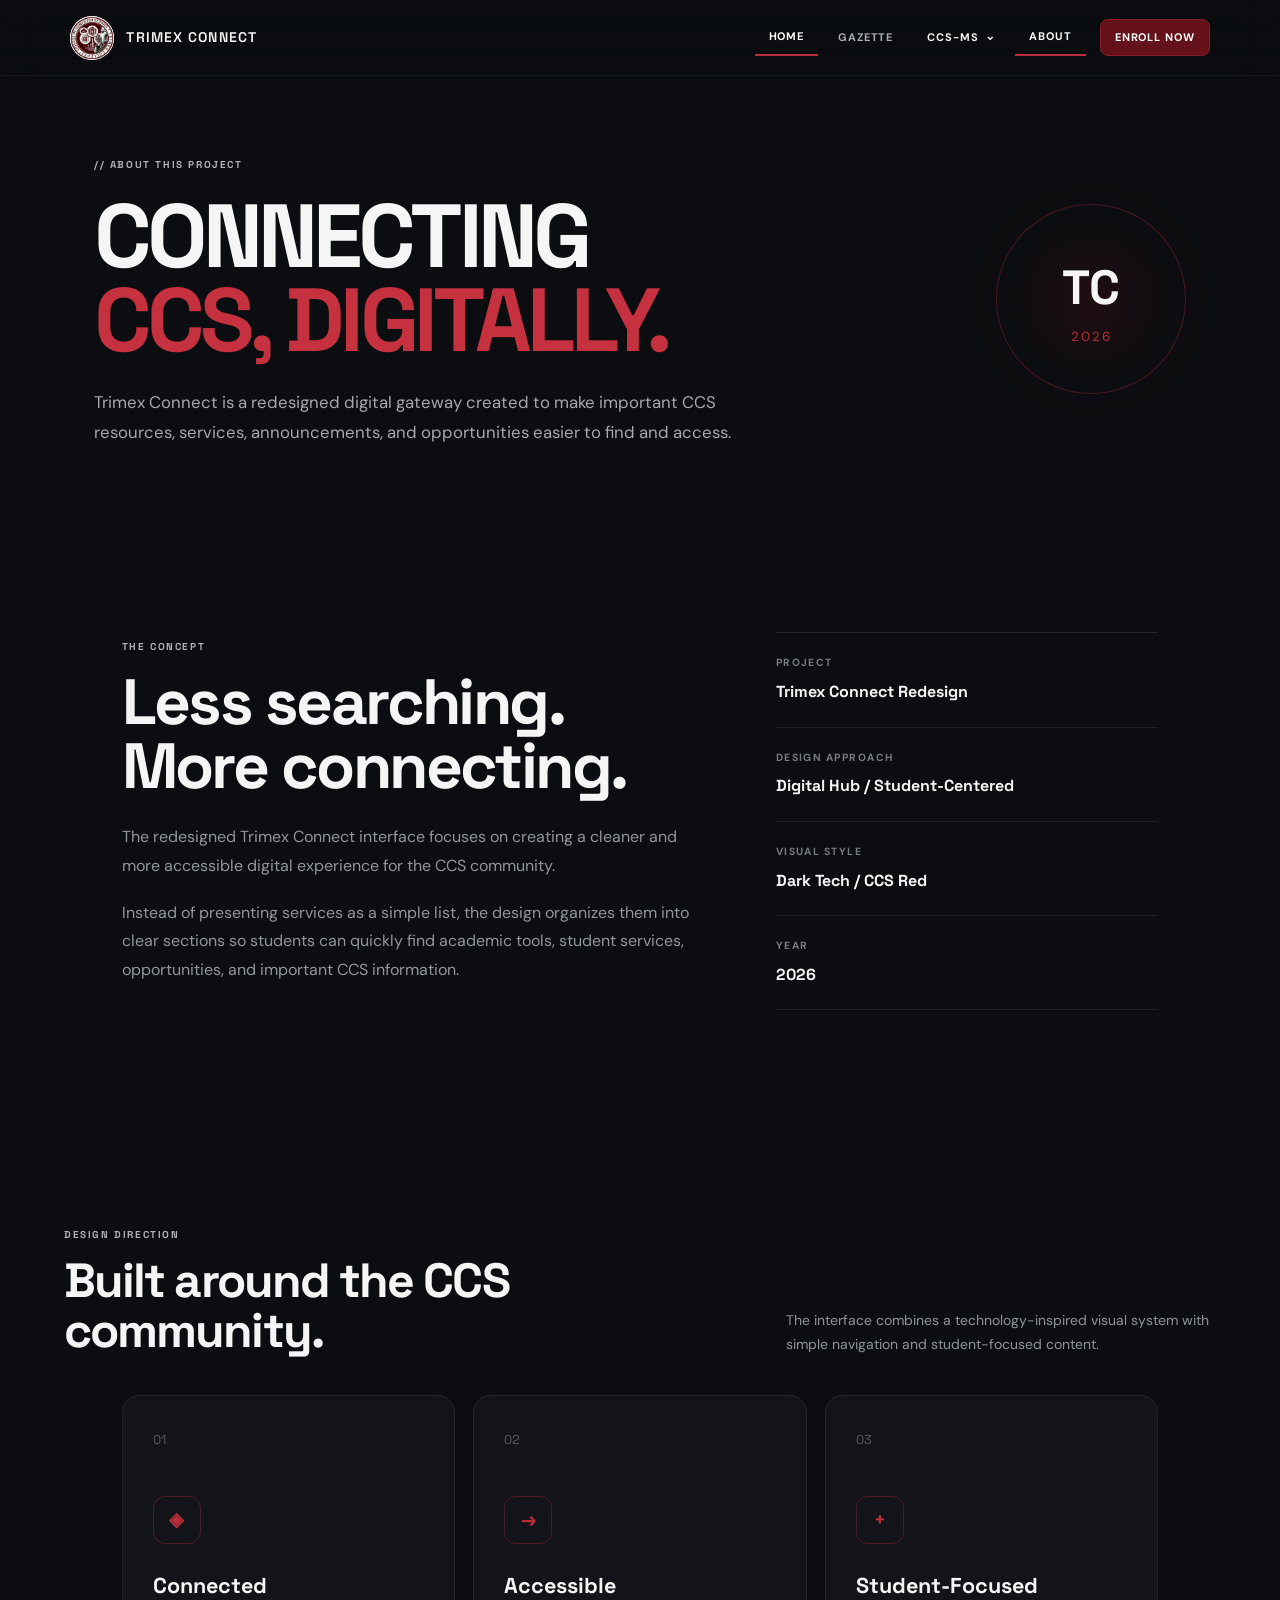
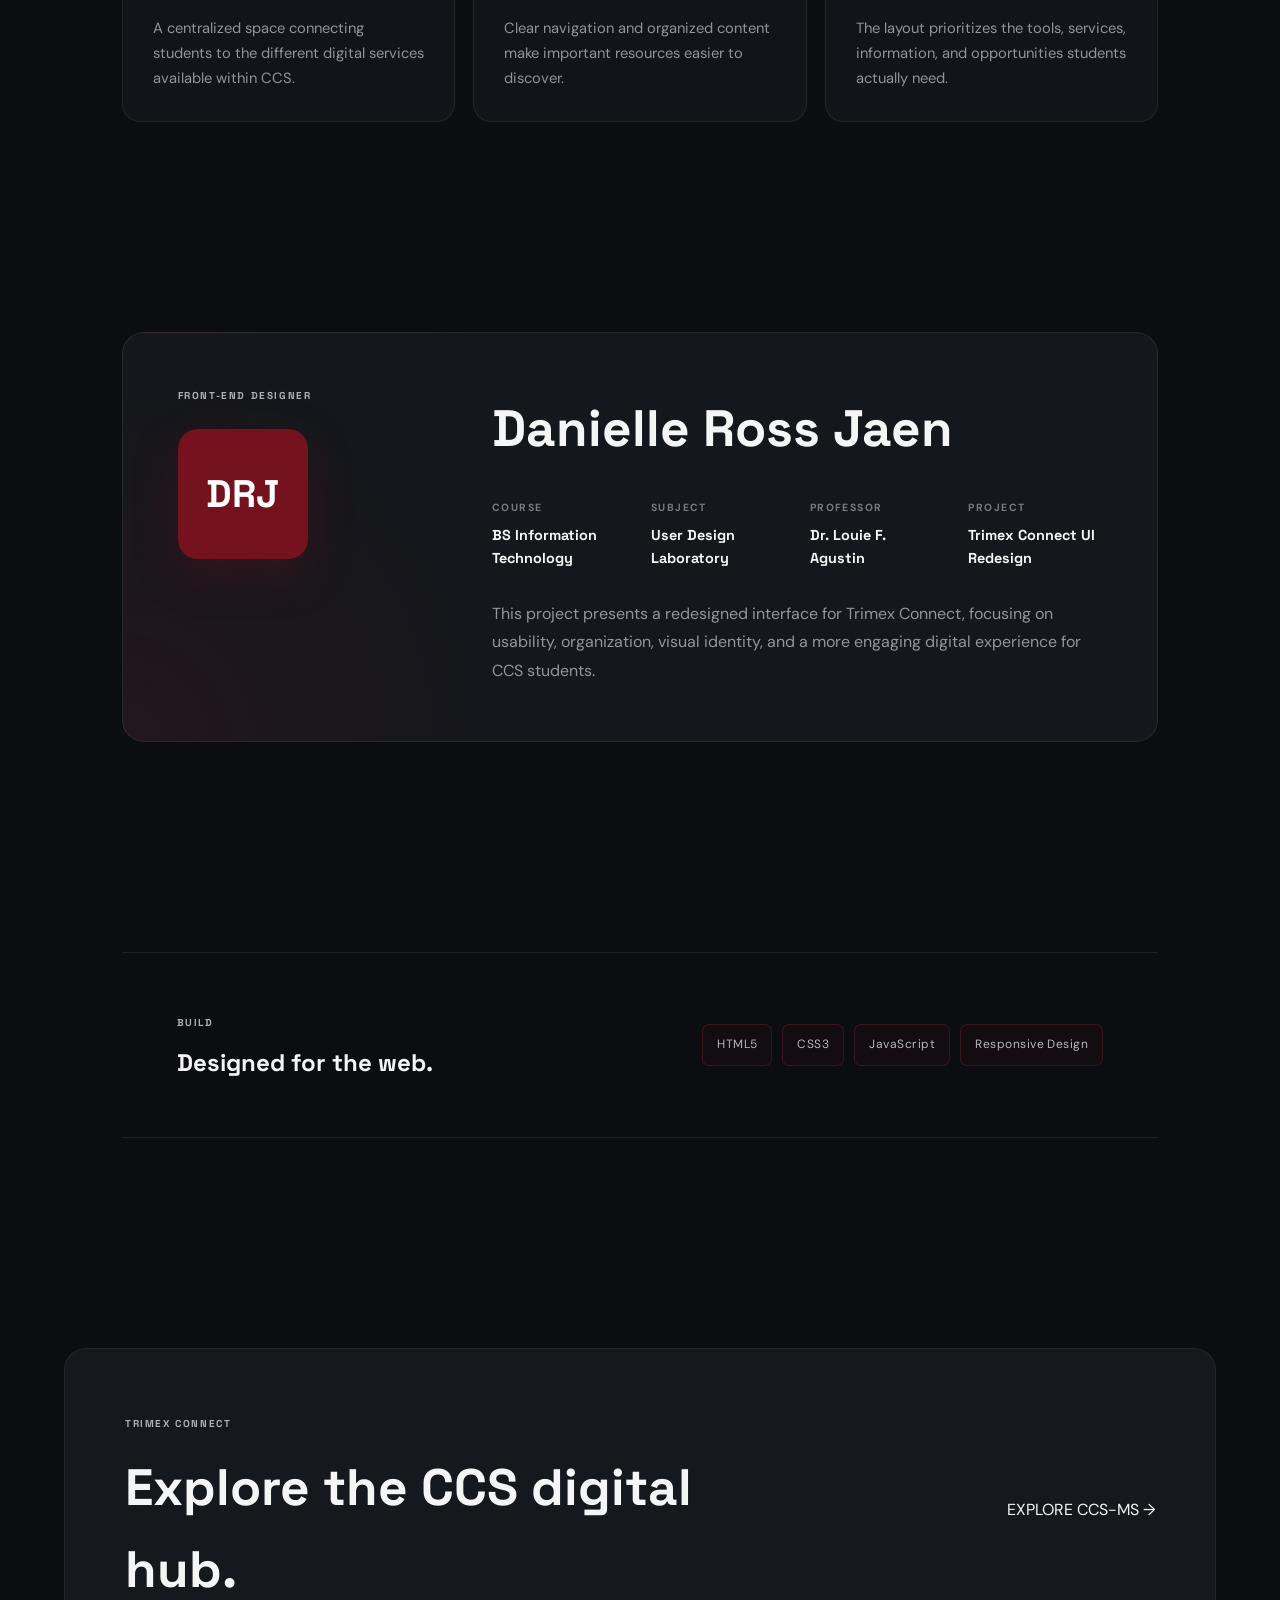
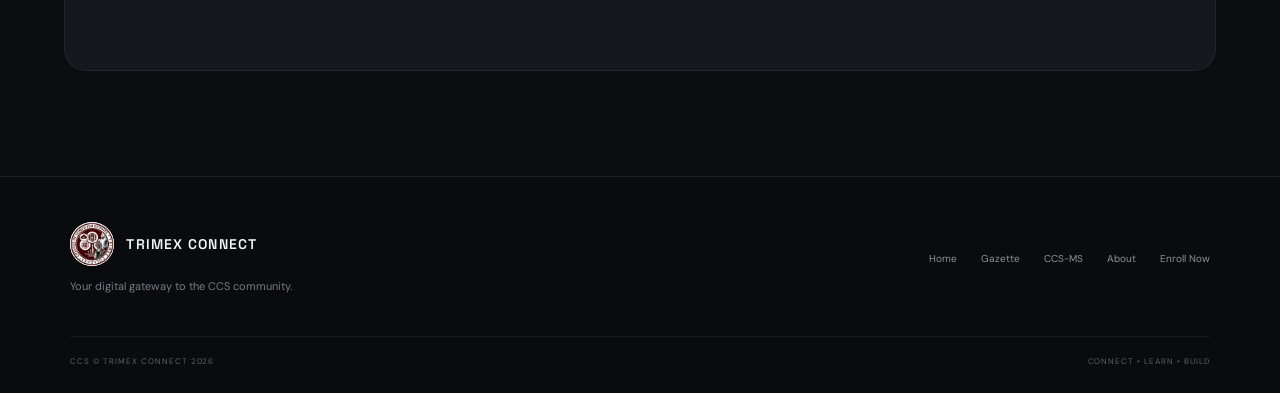
==== commit ae312efa: "Add files via upload" ====
--- a/about.html
+++ b/about.html
@@ -22,7 +22,7 @@
     <header class="navbar">
 
         <a href="index.html" class="logo">
-            <span class="logo-mark">TC</span>
+            <img src="ccs-logo.jpg" alt="College of Computer Studies logo" class="logo-image">
             <span>TRIMEX CONNECT</span>
         </a>
 
@@ -94,7 +94,7 @@
             </a>
 
             <a href="enroll.html" class="enroll-button">
-                ENROLL NOW <span>↗</span>
+                ENROLL NOW 
             </a>
 
         </nav>
@@ -418,7 +418,7 @@
             <div>
 
                 <a href="index.html" class="logo">
-                    <span class="logo-mark">TC</span>
+                    <img src="ccs-logo.jpg" alt="Trimex College of Computer Studies logo" class="logo-image">
                     <span>TRIMEX CONNECT</span>
                 </a>
 
--- a/style.css
+++ b/style.css
@@ -1,11 +1,3 @@
-/* =========================================================
-   TRIMEX CONNECT — CLEAN MASTER STYLESHEET
-   Replaces the previous appended/duplicate CSS.
-   ========================================================= */
-
-/* -------------------------
-   RESET + VARIABLES
-------------------------- */
 :root {
     --bg: #0b0d10;
     --surface: #14171c;
@@ -355,7 +347,7 @@
 }
 
 .primary-button {
-    color: #fff;
+    color: #471919;
     background: #76151f;
     border: 1px solid #90212d;
     box-shadow: 0 8px 30px rgba(112,18,29,.2);
@@ -367,7 +359,7 @@
 }
 
 .secondary-button {
-    color: #e6e7e9;
+    color: #471919;
     background: rgba(255,255,255,.025);
     border: 1px solid rgba(255,255,255,.15);
 }
@@ -2766,3 +2758,111 @@
         transition-duration: .01ms !important;
     }
 }
+.logo {
+    display: flex;
+    align-items: center;
+    gap: 12px;
+}
+
+.logo-image {
+    width: 44px;
+    height: 44px;
+    object-fit: contain;
+    border-radius: 50%;
+    background: #fff;
+    flex-shrink: 0;
+}
+
+@media (max-width: 600px) {
+    .logo-image {
+        width: 36px;
+        height: 36px;
+    }
+}
+
+/* MOBILE NAVIGATION FIX */
+@media (max-width: 768px) {
+
+    .nav-links {
+        position: absolute;
+        top: 100%;
+        left: 0;
+        right: 0;
+        width: 100%;
+        max-height: calc(100vh - 90px);
+        overflow-y: auto;
+        box-sizing: border-box;
+        padding: 18px 20px 24px;
+        background: #101216;
+        border-top: 1px solid rgba(255,255,255,0.08);
+        border-bottom: 1px solid rgba(255,255,255,0.08);
+        display: none;
+        flex-direction: column;
+        align-items: stretch;
+        gap: 6px;
+        z-index: 9999;
+    }
+
+    .nav-links.open {
+        display: flex;
+    }
+
+    .nav-links > a,
+    .nav-dropdown-toggle {
+        display: flex;
+        align-items: center;
+        justify-content: space-between;
+        width: 100%;
+        min-height: 48px;
+        padding: 12px 14px;
+        box-sizing: border-box;
+        text-align: left;
+        white-space: normal;
+    }
+
+    .nav-dropdown {
+        width: 100%;
+        min-width: 0;
+        position: relative;
+    }
+
+    .nav-dropdown-menu {
+        position: static;
+        display: none;
+        width: 100%;
+        max-height: 280px;
+        overflow-y: auto;
+        box-sizing: border-box;
+        margin-top: 6px;
+        padding: 8px;
+        background: #171a20;
+        border: 1px solid rgba(255,255,255,0.08);
+        border-radius: 12px;
+        box-shadow: none;
+    }
+
+    .nav-dropdown.open .nav-dropdown-menu {
+        display: block;
+    }
+
+    .nav-dropdown-menu a {
+        display: block;
+        width: 100%;
+        box-sizing: border-box;
+        padding: 12px;
+        line-height: 1.5;
+        overflow-wrap: anywhere;
+        white-space: normal;
+    }
+
+    .nav-links > a.active::after {
+        display: none;
+    }
+
+    .nav-links .enroll-link,
+    .nav-links a[href="enroll.html"] {
+        justify-content: center;
+        margin-top: 8px;
+    }
+}
+
